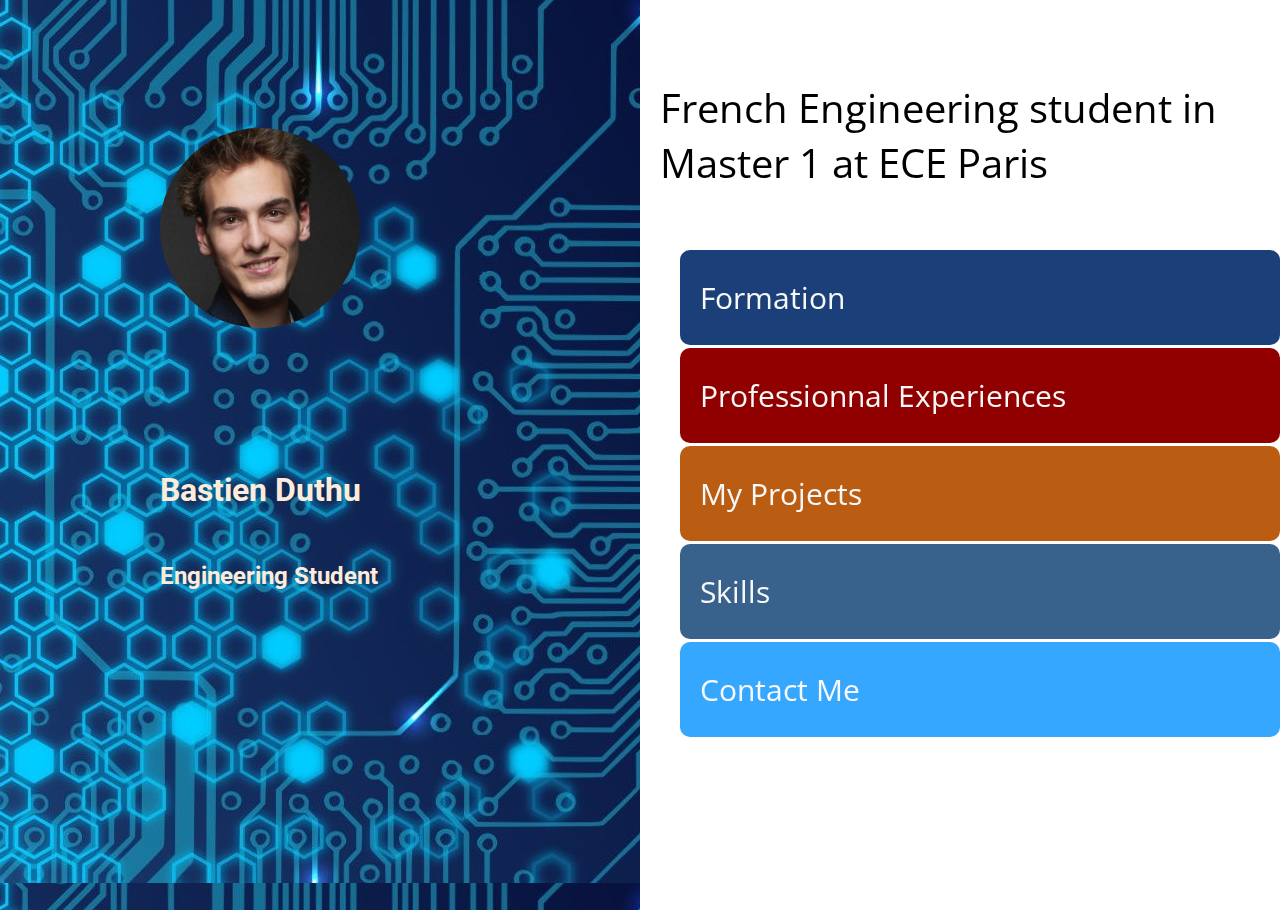
==== index.html @ 670ba260 "Home page + design" ====
<!DOCTYPE html>
<html>

<head>
    <title>Bastien Duthu</title>
    <link rel="stylesheet" type = "text/css" href="style.css">
    <link href="https://fonts.googleapis.com/css?family=Open+Sans|Roboto" rel="stylesheet">
</head>

<body>
    <div class="wrapper">

        <div class="split left">
            <img class="profilepicture" src="photomoi.png" width="200" />
            <h1 class="name">Bastien Duthu</h1>
            <h2 class="subtitle">Engineering Student</h2>
        </div>

        <div class="split right">
            <p class="bio">
                French Engineering student in Master 1 at ECE Paris 
            </p>
            <ul class="categories">
                <div class = "button formation"></br> <a href="formation.html">Formation</a> </br></br> </div>
                <div class = "button experiences"></br> <a href="experiences.html">Professionnal Experiences</a></br></br></div>
                <div class = "button projets"></br> <a href="projets.html">My Projects</a> </br></br> </div>
                <div class = "button competences"></br> <a href="competences.html">Skills</a></br></br> </div>
                <div class = "button contact"></br> <a href="contact.html">Contact Me</a> </br></br> </div>
            </ul>
        </div>

    </div>
</body>

</html>
---- style.css ----
html, body {
   
    align-items: center;
    justify-content: center;
   
    font-family: 'Open Sans', sans-serif;

  }


  .split {
    height: 100%;
    width: 50%;
    position: fixed;
    z-index: 1;
    top: 0;
    overflow-x: hidden;
    padding-top: 20px;
    
  }


.profilepicture {
  position: absolute;
    left:25%;
    top: 15%;
    border-radius: 50%;
  }


  .name {
    font-family: 'Roboto', sans-serif;
    margin-bottom: 2px;
    position: absolute;
    left:25%;
    top: 50%;
    border-radius: 50%;
  }

  .subtitle{
    font-family: 'Roboto', sans-serif;
    margin-bottom: 2px;
    position: absolute;
    left:25%;
    top: 60%;
    border-radius: 50%;
  }

  .wrapper {
    
    display: flex;
    flex-direction: row;
    height: 80%;
  }

  .button{
    margin-top: 3px;
    font-size: 20px;
    border-radius: 10px;
  }

  .bio{
    font-size: 40px;
    padding: 20px
  }

  a:link {
    padding: 20px;
    text-decoration: none;
    font-size:30px;
    color: #f8f8f8;
  }

  
  .formation{
    background-color: #1b4079;
  }


  .experiences{
    background-color: #910000;
  }

  .projets{
    background-color: #ba5c12;
  }
  
  .competences{
    background-color: #38618c;
  }

  .contact{
    background-color: #35A7ff;
  }

  .left{
    background-image: url("backgroundht.jpg");
    position: absolute;
    top: 50%;
    left: 25%;
    transform: translate(-50%, -50%);
    text-align: center; 
    color: rgb(255, 235, 217);
  }

  .right{
    right: 0;
    background-color: rgba(255, 255, 255, 0.5);
  }
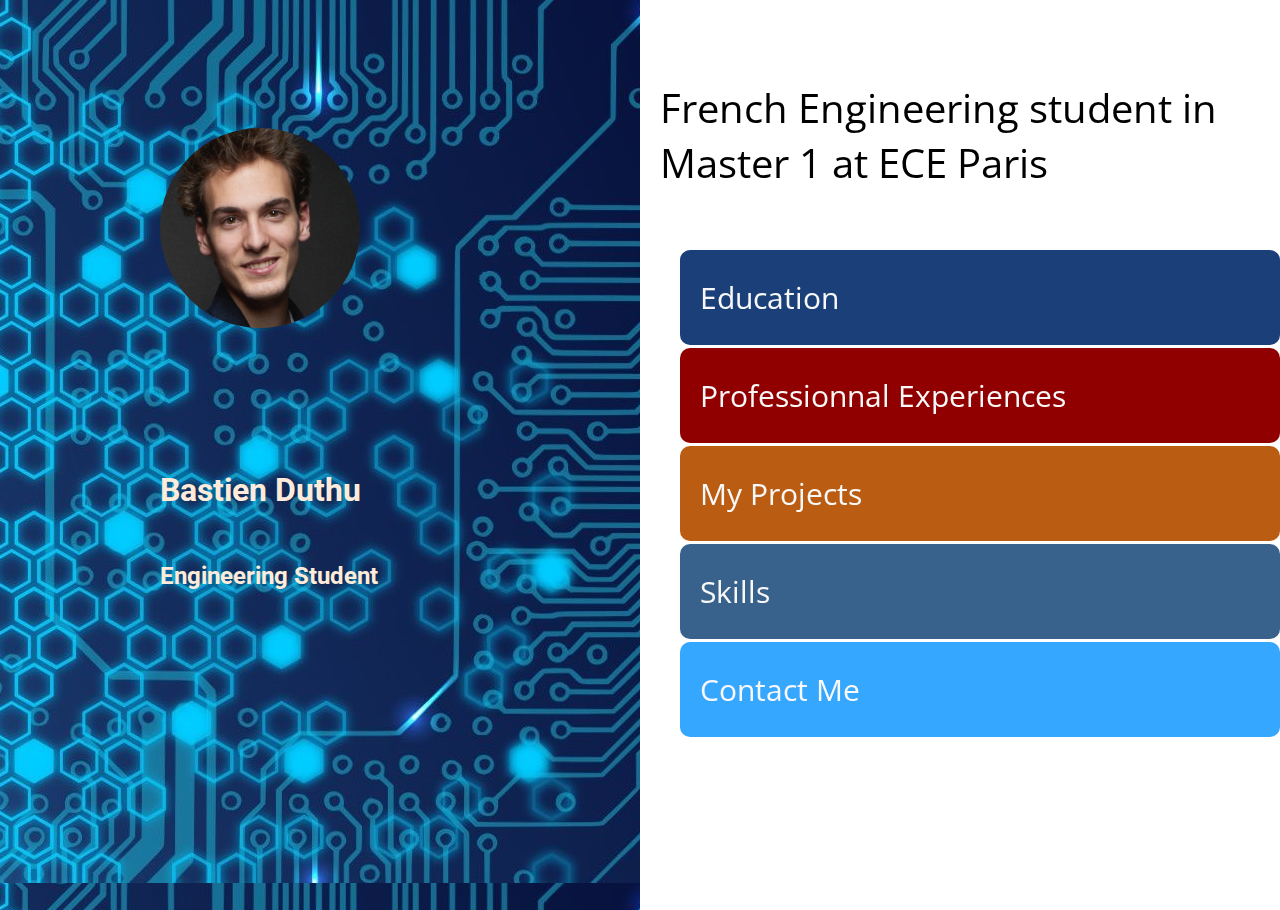
==== commit a1ac5a8f: "detailed resume structure" ====
--- a/index.html
+++ b/index.html
@@ -22,10 +22,10 @@
                 French Engineering student in Master 1 at ECE Paris 
             </p>
             <ul class="categories">
-                <div class = "button formation"></br> <a href="formation.html">Formation</a> </br></br> </div>
-                <div class = "button experiences"></br> <a href="experiences.html">Professionnal Experiences</a></br></br></div>
-                <div class = "button projets"></br> <a href="projets.html">My Projects</a> </br></br> </div>
-                <div class = "button competences"></br> <a href="competences.html">Skills</a></br></br> </div>
+                <div class = "button education"></br> <a href="education.html#education">Education</a> </br></br> </div>
+                <div class = "button experiences"></br> <a href="education.html#experiences">Professionnal Experiences</a></br></br></div>
+                <div class = "button projets"></br> <a href="education.html#projects">My Projects</a> </br></br> </div>
+                <div class = "button competences"></br> <a href="education.html#skills">Skills</a></br></br> </div>
                 <div class = "button contact"></br> <a href="contact.html">Contact Me</a> </br></br> </div>
             </ul>
         </div>
--- a/style.css
+++ b/style.css
@@ -72,7 +72,7 @@
   }
 
   
-  .formation{
+  .education{
     background-color: #1b4079;
   }
 
